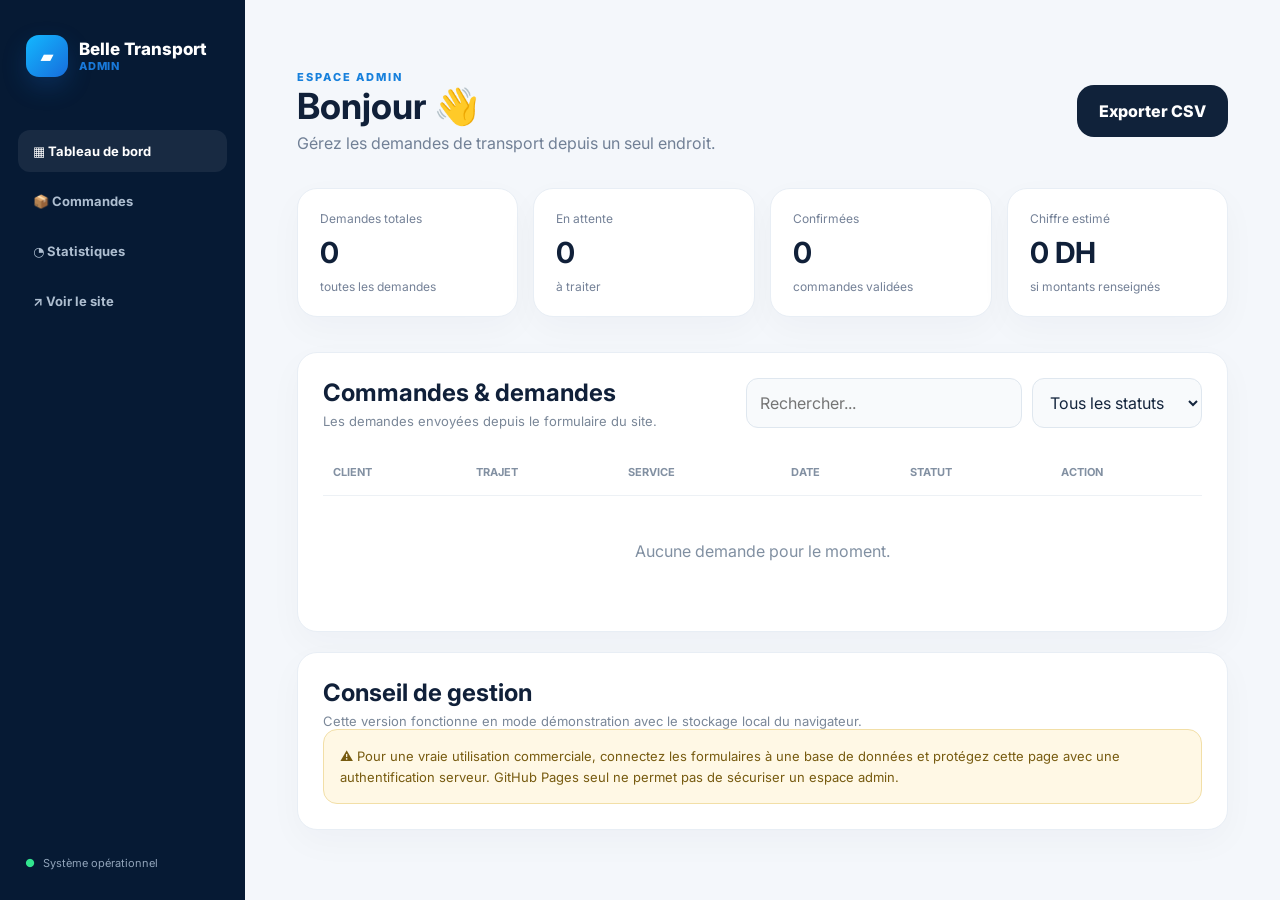
==== admin.html @ 60bfd2c5 "Add files via upload" ====
<!DOCTYPE html>
<html lang="fr">
<head>
  <meta charset="UTF-8">
  <meta name="viewport" content="width=device-width, initial-scale=1.0">
  <meta name="theme-color" content="#071a33">
  <title>Admin — Belle Transport Routier</title>
  <link rel="preconnect" href="https://fonts.googleapis.com">
  <link rel="preconnect" href="https://fonts.gstatic.com" crossorigin>
  <link href="https://fonts.googleapis.com/css2?family=Inter:wght@400;500;600;700;800&display=swap" rel="stylesheet">
  <link rel="stylesheet" href="styles.css">
</head>
<body class="admin-body">
  <div class="admin-shell">
    <aside class="sidebar">
      <a class="brand" href="index.html"><span class="brand-mark">▰</span><span>Belle Transport <small>Admin</small></span></a>
      <nav>
        <a class="active" href="#dashboard">▦ Tableau de bord</a>
        <a href="#orders">📦 Commandes</a>
        <a href="#stats">◔ Statistiques</a>
        <a href="index.html">↗ Voir le site</a>
      </nav>
      <div class="side-note"><span>●</span> Système opérationnel</div>
    </aside>

    <main class="admin-main" id="dashboard">
      <header class="admin-top">
        <div><p class="eyebrow dark">ESPACE ADMIN</p><h1>Bonjour 👋</h1><p>Gérez les demandes de transport depuis un seul endroit.</p></div>
        <button id="exportBtn" class="btn btn-dark">Exporter CSV</button>
      </header>

      <section class="admin-stats">
        <div class="metric"><span>Demandes totales</span><strong id="totalCount">0</strong><small>toutes les demandes</small></div>
        <div class="metric"><span>En attente</span><strong id="pendingCount">0</strong><small>à traiter</small></div>
        <div class="metric"><span>Confirmées</span><strong id="confirmedCount">0</strong><small>commandes validées</small></div>
        <div class="metric"><span>Chiffre estimé</span><strong id="revenue">0 DH</strong><small>si montants renseignés</small></div>
      </section>

      <section class="panel" id="orders">
        <div class="panel-head"><div><h2>Commandes & demandes</h2><p>Les demandes envoyées depuis le formulaire du site.</p></div><div class="filters"><input id="searchInput" placeholder="Rechercher..."><select id="statusFilter"><option value="all">Tous les statuts</option><option value="pending">En attente</option><option value="confirmed">Confirmée</option><option value="done">Terminée</option></select></div></div>
        <div class="table-wrap">
          <table><thead><tr><th>Client</th><th>Trajet</th><th>Service</th><th>Date</th><th>Statut</th><th>Action</th></tr></thead><tbody id="ordersBody"></tbody></table>
        </div>
        <div id="emptyState" class="empty">Aucune demande pour le moment.</div>
      </section>

      <section class="panel" id="stats">
        <div class="panel-head"><div><h2>Conseil de gestion</h2><p>Cette version fonctionne en mode démonstration avec le stockage local du navigateur.</p></div></div>
        <div class="admin-warning">⚠️ Pour une vraie utilisation commerciale, connectez les formulaires à une base de données et protégez cette page avec une authentification serveur. GitHub Pages seul ne permet pas de sécuriser un espace admin.</div>
      </section>
    </main>
  </div>

  <div id="orderModal" class="modal hidden">
    <div class="modal-card">
      <button class="modal-close" id="closeModal">×</button>
      <p class="eyebrow dark">DÉTAIL DE LA DEMANDE</p>
      <h2 id="modalTitle">Commande</h2>
      <div id="modalContent" class="detail-grid"></div>
      <div class="modal-actions"><a id="callClient" class="btn btn-dark">Appeler</a><a id="whatsappClient" class="btn btn-primary" target="_blank">WhatsApp</a></div>
    </div>
  </div>
  <script src="admin.js"></script>
</body>
</html>
---- styles.css ----
*{box-sizing:border-box}html{scroll-behavior:smooth}body{margin:0;font-family:Inter,system-ui,sans-serif;color:#102039;background:#fff}a{text-decoration:none;color:inherit}button,input,select,textarea{font:inherit}.site-header{height:82px;display:flex;align-items:center;justify-content:space-between;padding:0 5%;position:sticky;top:0;z-index:20;background:rgba(255,255,255,.92);backdrop-filter:blur(18px);border-bottom:1px solid #e8edf4}.brand{display:flex;align-items:center;gap:11px;font-weight:800;font-size:17px}.brand small{display:block;font-size:11px;color:#1979d9;letter-spacing:.8px;text-transform:uppercase}.brand-mark{width:42px;height:42px;border-radius:13px;background:linear-gradient(135deg,#13b8ff,#176ddc);display:grid;place-items:center;color:#fff;box-shadow:0 10px 24px #1675dc35}.desktop-nav{display:flex;gap:30px;color:#526174;font-weight:600;font-size:14px}.desktop-nav a:hover{color:#1479dd}.menu-btn{display:none;border:0;background:#f2f6fa;border-radius:14px;padding:12px 15px;font-size:21px}.hero{min-height:680px;background:#061a34;color:#fff;position:relative;overflow:hidden;display:grid;grid-template-columns:1.1fr .9fr;padding:80px 7%}.hero-grid{position:absolute;inset:0;background-image:linear-gradient(#ffffff09 1px,transparent 1px),linear-gradient(90deg,#ffffff09 1px,transparent 1px);background-size:55px 55px;mask-image:linear-gradient(to bottom,black,transparent)}.hero:after{content:"";position:absolute;width:600px;height:600px;right:-180px;top:-220px;background:#159ce933;border-radius:50%;filter:blur(30px)}.hero-content,.hero-visual{position:relative;z-index:2}.availability{display:inline-flex;gap:9px;align-items:center;padding:10px 16px;border:1px solid #ffffff25;border-radius:999px;background:#ffffff0b;font-weight:700;font-size:13px}.availability i{width:9px;height:9px;background:#39e693;border-radius:50%;box-shadow:0 0 15px #39e693}.eyebrow{letter-spacing:2px;font-size:11px;font-weight:800;color:#78d6ff;margin:30px 0 12px}.eyebrow.dark{color:#1780dc}.hero h1{font-size:clamp(45px,6vw,78px);line-height:.98;letter-spacing:-3px;margin:0 0 25px}.hero h1 span{color:#35bfff}.hero-text{font-size:18px;line-height:1.8;max-width:650px;color:#c9d7e8}.hero-actions{display:flex;gap:13px;flex-wrap:wrap;margin:32px 0}.btn{display:inline-flex;align-items:center;justify-content:center;border:0;border-radius:17px;padding:16px 22px;font-weight:800;cursor:pointer;transition:.2s}.btn:hover{transform:translateY(-2px)}.btn-primary{background:linear-gradient(135deg,#1599ef,#0871db);color:#fff;box-shadow:0 16px 35px #0786df40}.btn-light{background:#fff;color:#11213a}.btn-dark{background:#10223a;color:#fff}.full{width:100%}.trust-row{display:flex;gap:22px;flex-wrap:wrap;color:#c4d1df;font-size:13px;font-weight:700}.hero-visual{display:grid;place-items:center;min-height:500px}.glow{width:380px;height:380px;background:#0aa8ff30;border-radius:50%;filter:blur(35px);position:absolute}.truck-card{width:min(380px,85%);height:260px;background:linear-gradient(145deg,#f8fbff,#dceafa);border-radius:30px;padding:30px;box-shadow:0 40px 80px #0005;transform:rotate(-3deg);color:#1d3554;position:relative}.truck-top{text-align:center;font-size:26px;font-weight:800;line-height:1.05}.truck-top b{color:#1477db}.truck-line{height:6px;background:#1cb5ee;border-radius:9px;margin:22px 0}.truck-body{height:55px;background:#fff;border-radius:12px;display:flex;gap:10px;padding:10px}.truck-body span{flex:1;background:#dbe8f5;border-radius:6px}.truck-wheels{position:absolute;bottom:-22px;left:70px;right:70px;display:flex;justify-content:space-between}.truck-wheels i{width:48px;height:48px;background:#0b2039;border:10px solid #63758a;border-radius:50%}.floating-card{position:absolute;background:#fff;color:#14253d;border-radius:18px;padding:15px 17px;display:flex;gap:11px;align-items:center;box-shadow:0 20px 50px #0004;font-size:13px}.floating-card b{width:35px;height:35px;display:grid;place-items:center;background:#e8f5ff;color:#167ee0;border-radius:50%}.floating-card small{display:block;color:#718096;margin-top:3px}.reliable{left:2%;bottom:19%}.tracked{right:0;top:24%}.stats{display:grid;grid-template-columns:repeat(4,1fr);max-width:1050px;margin:-40px auto 0;position:relative;z-index:4;background:#fff;border-radius:25px;box-shadow:0 20px 60px #10203916;padding:27px}.stats div{text-align:center;border-right:1px solid #e7edf4}.stats div:last-child{border:0}.stats strong{display:block;font-size:25px;color:#1479dc}.stats span{font-size:12px;color:#718096;font-weight:600}.section{padding:105px 7%}.section-head{text-align:center;max-width:650px;margin:0 auto 48px}.section-head h2,.quote-section h2{font-size:clamp(32px,4vw,48px);letter-spacing:-1.7px;margin:0 0 12px}.section-head>p:last-child{color:#708095;line-height:1.7}.cards{max-width:1150px;margin:auto;display:grid;grid-template-columns:repeat(4,1fr);gap:18px}.service-card{padding:28px;border:1px solid #e6edf5;border-radius:24px;box-shadow:0 12px 40px #10203908}.service-card:hover{box-shadow:0 20px 50px #1479dc15;transform:translateY(-3px)}.icon{font-size:28px;margin-bottom:25px}.service-card h3{margin:0 0 10px}.service-card p,.step p{color:#718096;line-height:1.7;font-size:14px}.process{background:#f5f8fc}.steps{max-width:1050px;margin:auto;display:grid;grid-template-columns:repeat(3,1fr);gap:20px}.step{background:#fff;border-radius:24px;padding:30px;position:relative}.step span{color:#1682df;font-size:12px;font-weight:900}.quote-section{padding:90px 7%;background:#071b35;color:#fff}.quote-wrap{max-width:1120px;margin:auto;display:grid;grid-template-columns:.8fr 1.2fr;gap:55px;align-items:start}.quote-section .eyebrow{margin-top:0}.quote-section p{color:#b9c9dc;line-height:1.7}.quote-form{background:#fff;color:#13243d;padding:28px;border-radius:26px}.form-grid{display:grid;grid-template-columns:1fr 1fr;gap:15px}label{font-size:12px;font-weight:800;display:block}input,select,textarea{width:100%;margin-top:7px;border:1px solid #dfe7ef;background:#f8fafc;border-radius:12px;padding:13px;outline:none;color:#14253d}textarea{resize:vertical}.quote-form>label{margin:15px 0}.form-status{margin:12px 0 0!important;font-weight:700}.success{color:#15965a!important}.reviews{background:#fff}.review-grid{max-width:1050px;margin:auto;display:grid;grid-template-columns:repeat(3,1fr);gap:18px}.review-grid blockquote{margin:0;padding:28px;background:#f6f9fc;border-radius:22px;line-height:1.7;color:#40516a}.review-grid footer{margin-top:18px;font-size:12px;font-weight:800;color:#1480dc}.footer{background:#061a34;color:#c7d3e1;padding:45px 7%;display:flex;justify-content:space-between;gap:25px;align-items:center;font-size:13px}.footer b{color:#fff}.footer a{margin-left:20px;color:#6acfff}.footer p{margin:7px 0 0}.admin-body{background:#f4f7fb}.admin-shell{display:grid;grid-template-columns:245px 1fr;min-height:100vh}.sidebar{background:#061a34;color:#fff;padding:27px 18px;position:sticky;top:0;height:100vh}.sidebar .brand{padding:8px}.sidebar nav{margin-top:45px;display:grid;gap:8px}.sidebar nav a{padding:13px 15px;border-radius:12px;color:#aebed0;font-size:13px;font-weight:700}.sidebar nav a.active,.sidebar nav a:hover{background:#ffffff12;color:#fff}.side-note{position:absolute;bottom:30px;left:25px;font-size:11px;color:#91a4ba}.side-note span{color:#32e58f;margin-right:5px}.admin-main{padding:45px 5%;max-width:1500px;width:100%;margin:auto}.admin-top{display:flex;justify-content:space-between;align-items:center;gap:20px}.admin-top h1{font-size:36px;margin:0 0 5px}.admin-top p{color:#718096;margin:0}.admin-stats{display:grid;grid-template-columns:repeat(4,1fr);gap:15px;margin:35px 0}.metric,.panel{background:#fff;border:1px solid #e8eef5;border-radius:20px;box-shadow:0 12px 35px #11223b08}.metric{padding:22px}.metric span,.metric small{display:block;color:#748197;font-size:12px}.metric strong{display:block;font-size:29px;margin:9px 0}.panel{padding:25px;margin-top:20px}.panel-head{display:flex;justify-content:space-between;gap:20px;align-items:center}.panel h2{margin:0 0 6px}.panel-head p{margin:0;color:#7a8798;font-size:13px}.filters{display:flex;gap:10px}.filters input,.filters select{margin:0;width:auto;min-width:170px}.table-wrap{overflow:auto;margin-top:20px}table{width:100%;border-collapse:collapse;min-width:760px}th,td{text-align:left;padding:16px 10px;border-bottom:1px solid #edf1f5;font-size:13px}th{font-size:11px;text-transform:uppercase;color:#8290a2}td small{display:block;color:#8390a0;margin-top:4px}.badge{display:inline-block;padding:7px 10px;border-radius:999px;font-size:11px;font-weight:800}.badge.pending{background:#fff4d7;color:#a36a00}.badge.confirmed{background:#e4f6ff;color:#0872a7}.badge.done{background:#e5f8ed;color:#14804a}.view-btn{border:0;background:#edf5ff;color:#1479dc;border-radius:9px;padding:8px 12px;font-weight:800;cursor:pointer}.empty{text-align:center;color:#8190a2;padding:45px}.admin-warning{background:#fff8e5;color:#775b10;border:1px solid #f2dfa7;border-radius:14px;padding:16px;line-height:1.6;font-size:13px}.modal{position:fixed;inset:0;background:#061a3480;display:grid;place-items:center;padding:20px;z-index:50}.modal.hidden{display:none}.modal-card{background:#fff;border-radius:25px;padding:30px;max-width:650px;width:100%;position:relative;max-height:90vh;overflow:auto}.modal-close{position:absolute;right:18px;top:15px;border:0;background:#f2f5f8;border-radius:50%;width:36px;height:36px;font-size:22px}.detail-grid{display:grid;grid-template-columns:1fr 1fr;gap:15px;margin-top:20px}.detail-grid>div{padding:14px;background:#f6f8fb;border-radius:12px}.detail-grid span{display:block;font-size:10px;color:#7a8797;text-transform:uppercase;font-weight:800;margin-bottom:5px}.detail-grid b{font-size:13px}.full-detail{grid-column:1/-1}.full-detail p{font-size:13px;color:#58687d;line-height:1.6;margin:0}.modal-actions{display:flex;gap:10px;margin-top:20px}.modal-actions .btn{flex:1}
@media(max-width:900px){.desktop-nav{display:none}.menu-btn{display:block}.desktop-nav.open{display:flex;position:absolute;top:82px;left:0;right:0;background:#fff;padding:20px;flex-direction:column;box-shadow:0 20px 30px #0001}.hero{grid-template-columns:1fr;padding:60px 6%}.hero-visual{min-height:390px}.cards{grid-template-columns:1fr 1fr}.stats{margin:0 5%;grid-template-columns:1fr 1fr;gap:15px}.stats div{border:0}.quote-wrap{grid-template-columns:1fr}.steps,.review-grid{grid-template-columns:1fr}.footer{flex-direction:column;align-items:flex-start}.admin-shell{grid-template-columns:1fr}.sidebar{position:relative;height:auto}.sidebar nav{display:flex;overflow:auto;margin-top:20px}.side-note{display:none}.admin-stats{grid-template-columns:1fr 1fr}.admin-top{align-items:flex-start;flex-direction:column}.panel-head{flex-direction:column;align-items:flex-start}.filters{width:100%}.filters input,.filters select{width:100%}}
@media(max-width:550px){.hero h1{font-size:45px;letter-spacing:-2px}.hero-text{font-size:15px}.cards,.form-grid,.detail-grid{grid-template-columns:1fr}.quote-section,.section{padding:70px 5%}.hero-actions .btn{width:100%}.trust-row{font-size:11px}.truck-card{height:230px}.admin-main{padding:30px 4%}.admin-stats{grid-template-columns:1fr 1fr}.metric strong{font-size:23px}.footer{padding:35px 5%}}
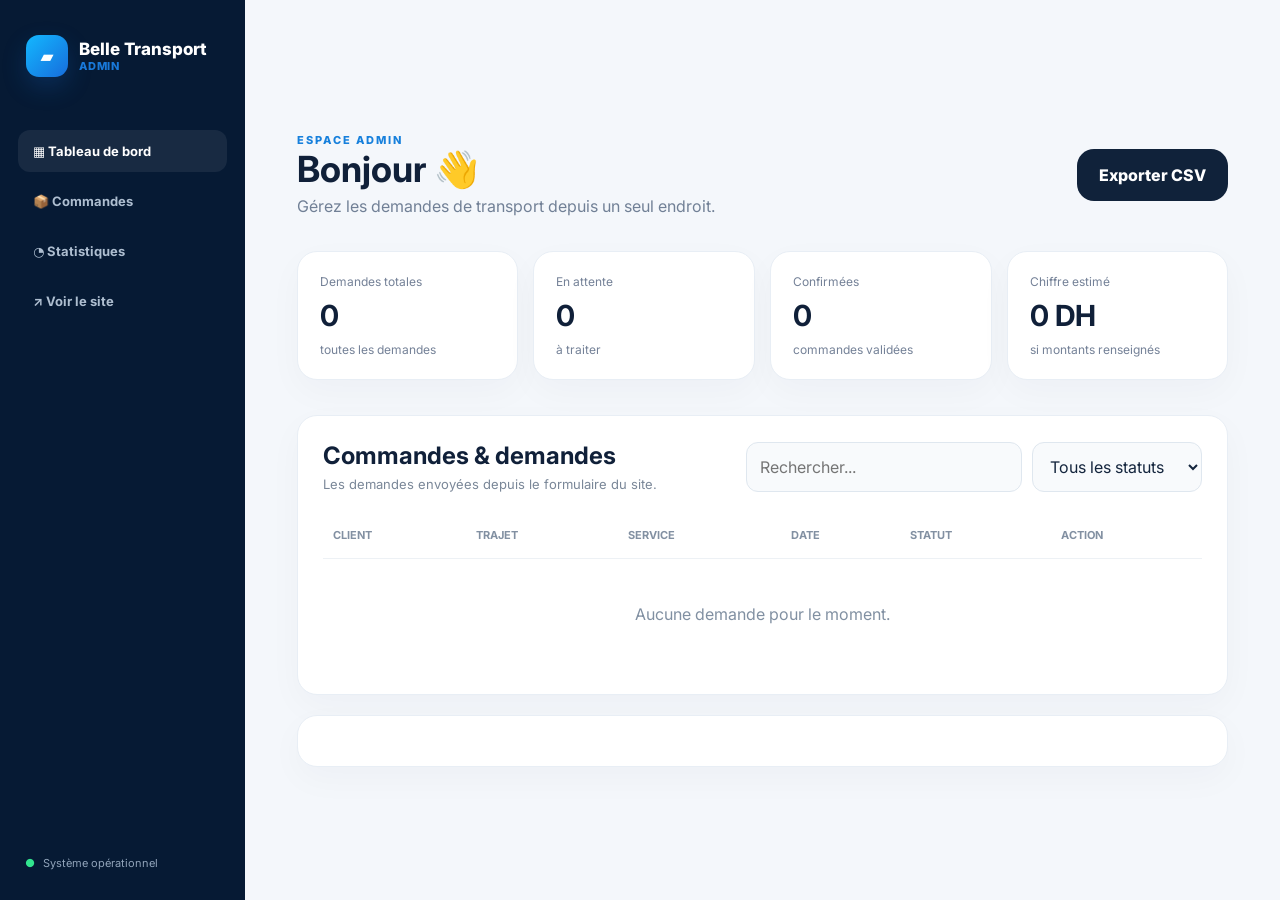
==== commit 99efca56: "Remove admin warning from admin.html Removed warning about commercial use and database connection." ====
--- a/admin.html
+++ b/admin.html
@@ -45,8 +45,7 @@
       </section>
 
       <section class="panel" id="stats">
-        <div class="panel-head"><div><h2>Conseil de gestion</h2><p>Cette version fonctionne en mode démonstration avec le stockage local du navigateur.</p></div></div>
-        <div class="admin-warning">⚠️ Pour une vraie utilisation commerciale, connectez les formulaires à une base de données et protégez cette page avec une authentification serveur. GitHub Pages seul ne permet pas de sécuriser un espace admin.</div>
+        
       </section>
     </main>
   </div>
@@ -62,4 +61,4 @@
   </div>
   <script src="admin.js"></script>
 </body>
-</html>+</html>
